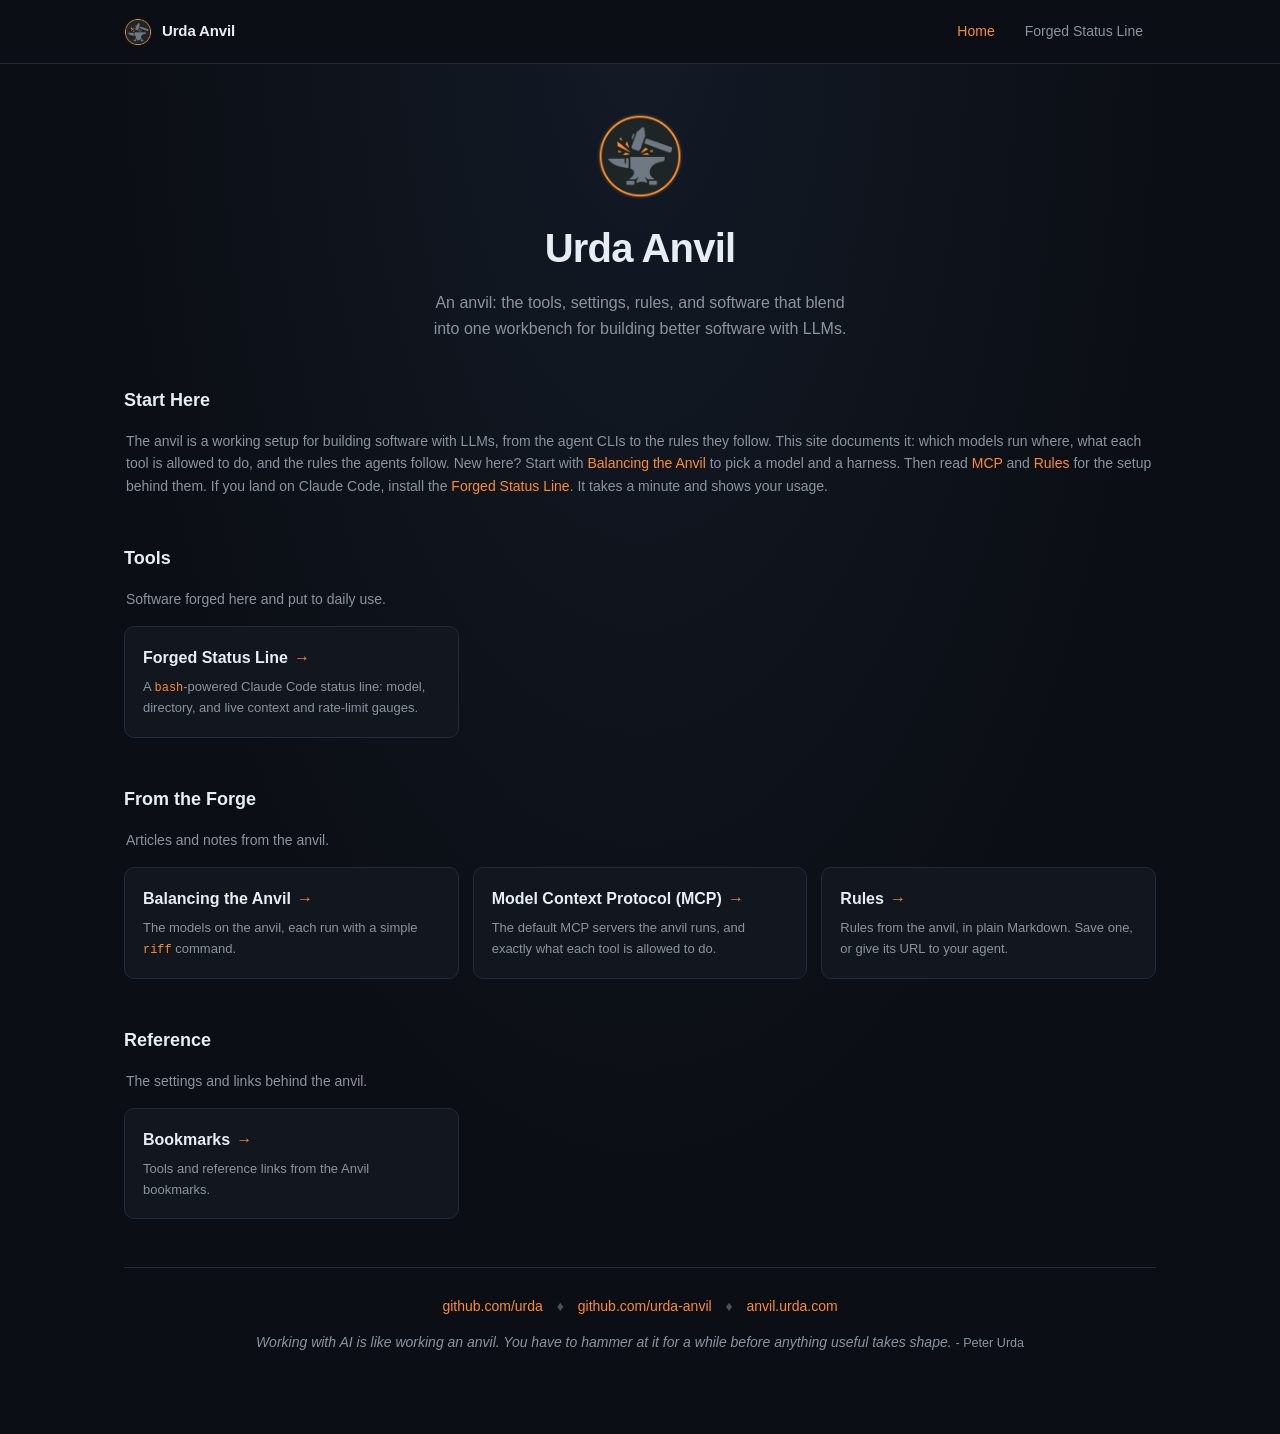
==== site/index.html @ 6da13ca4 "Update Start Here docs to be better" ====
<!DOCTYPE html>
<html lang="en">
<head>
  <meta charset="utf-8">
  <meta name="viewport" content="width=device-width, initial-scale=1">
  <title>Urda Anvil</title>
  <meta name="description" content="An anvil: the tools, settings, rules, and software that blend into one workbench for building better software with LLMs.">
  <meta property="og:site_name" content="Urda Anvil">
  <meta property="og:type" content="website">
  <meta property="og:title" content="Urda Anvil">
  <meta property="og:description" content="An anvil: the tools, settings, rules, and software that blend into one workbench for building better software with LLMs.">
  <meta property="og:url" content="https://anvil.urda.com/">
  <meta property="og:image" content="https://anvil.urda.com/res/img/icon.png">
  <meta name="twitter:card" content="summary">
  <meta name="theme-color" content="#0b0e14">
  <link rel="canonical" href="https://anvil.urda.com/">
  <link rel="icon" href="res/img/favicon.ico">
  <link rel="apple-touch-icon" href="res/img/apple-touch-icon.png">
  <link rel="manifest" href="res/img/site.webmanifest">
  <link rel="stylesheet" href="res/css/anvil-core.css">
  <script src="res/js/anvil-local.js" defer></script>
  <script src="res/js/anvil-anchors.js" defer></script>
  <script src="res/js/anvil-analytics.js" defer></script>
</head>
<body>
  <nav class="topnav" aria-label="Primary">
    <div class="topnav-inner">
      <a class="brand" href="./">
        <img src="res/img/icon-192.png" alt="" width="28" height="28">
        <span>Urda Anvil</span>
      </a>
      <div class="navlinks">
        <a href="./" class="active" aria-current="page">Home</a>
        <a href="forged-statusline/">Forged Status Line</a>
      </div>
    </div>
  </nav>

  <main class="wrap">
    <div class="hero">
      <img class="logo" src="res/img/icon-192.png" alt="" width="88" height="88">
      <h1>Urda Anvil</h1>
      <p class="tagline">An anvil: the tools, settings, rules, and software
        that blend into one workbench for building better software with
        LLMs.</p>
    </div>

    <section class="section">
      <h2 id="start-here">Start Here</h2>
      <p>The anvil is a working setup for building software with LLMs, from the agent CLIs to the rules they follow. This site documents it: which models run where, what each tool is allowed to do, and the rules the agents follow. New here? Start with <a href="forge/balancing-the-anvil/">Balancing the Anvil</a> to pick a model and a harness. Then read <a href="forge/mcp/">MCP</a> and <a href="forge/rules/">Rules</a> for the setup behind them. If you land on Claude Code, install the <a href="forged-statusline/">Forged Status Line</a>. It takes a minute and shows your usage.</p>
    </section>

    <section class="section">
      <h2 id="tools">Tools</h2>
      <p>Software forged here and put to daily use.</p>
      <nav class="cards" aria-label="Tools">
        <a class="nav-card" href="forged-statusline/">
          <p class="card-title">Forged Status Line<span class="arrow" aria-hidden="true">&rarr;</span></p>
          <p class="card-desc">A <code>bash</code>-powered Claude Code status line: model, directory, and live context and rate-limit gauges.</p>
        </a>
      </nav>
    </section>

    <section class="section">
      <h2 id="from-the-forge">From the Forge</h2>
      <p>Articles and notes from the anvil.</p>
      <nav class="cards" aria-label="From the Forge">
        <a class="nav-card" href="forge/balancing-the-anvil/">
          <p class="card-title">Balancing the Anvil<span class="arrow" aria-hidden="true">&rarr;</span></p>
          <p class="card-desc">The models on the anvil, each run with a simple <code>riff</code> command.</p>
        </a>
        <a class="nav-card" href="forge/mcp/">
          <p class="card-title">Model Context Protocol (MCP)<span class="arrow" aria-hidden="true">&rarr;</span></p>
          <p class="card-desc">The default MCP servers the anvil runs, and exactly what each tool is allowed to do.</p>
        </a>
        <a class="nav-card" href="forge/rules/">
          <p class="card-title">Rules<span class="arrow" aria-hidden="true">&rarr;</span></p>
          <p class="card-desc">Rules from the anvil, in plain Markdown. Save one, or give its URL to your agent.</p>
        </a>
      </nav>
    </section>

    <section class="section">
      <h2 id="reference">Reference</h2>
      <p>The settings and links behind the anvil.</p>
      <nav class="cards" aria-label="Reference">
        <a class="nav-card" href="bookmarks/">
          <p class="card-title">Bookmarks<span class="arrow" aria-hidden="true">&rarr;</span></p>
          <p class="card-desc">Tools and reference links from the Anvil bookmarks.</p>
        </a>
      </nav>
    </section>

    <footer class="foot">
      <a href="https://github.com/urda">github.com/urda</a> <span class="sep" aria-hidden="true">&diams;</span>
      <a href="https://github.com/urda-anvil">github.com/urda-anvil</a> <span class="sep" aria-hidden="true">&diams;</span>
      <a href="https://anvil.urda.com/">anvil.urda.com</a>
      <p class="creed">Working with AI is like working an anvil. You have to
        hammer at it for a while before anything useful takes shape.
        <span class="creed-attr">- Peter Urda</span></p>
    </footer>
  </main>
</body>
</html>
---- site/res/css/anvil-core.css ----
/* Anvil core: portable tokens and components.
   Sections: foundations, navigation, hero, terminal, actions, cards, prose,
   tables, tabs, code, disclosures, chips, bookmarks, page rail, and footer.
   Tokens are unlayered. Components use @layer anvil. Page riders are
   unlayered and override normal core declarations. Import vendor CSS into
   @layer vendor. See README.md for assets, markup, and consumer migration. */

/* ---- Design tokens ---- */
/* Left unlayered on purpose: custom properties here beat same-named
   declarations imported into the lower-priority vendor layer. */
:root {
  --bg: #0b0e14;
  --panel: #11161f;
  --panel-bar: #1b2230;
  --screen: #000;          /* terminal display surface (true black) */
  --ink: #e6edf3;
  --muted: #8b949e;
  --ember: #ff8c2f;        /* forge accent */
  --border: #222b38;
  --pagerail-top: 24px;
  --radius: 10px;          /* shared corner radius for panels and controls */

  /* status line palette, terminal-faithful on a dark background */
  --sl-green: #3fb950;
  --sl-yellow: #e3b341;
  --sl-red: #f85149;
  --sl-cyan: #56d4dd;
  --sl-blue: #58a6ff;
  --sl-gray: #6e7681;
  --sl-white: #e6edf3;

  /* Categorical accents for AI and tool vendors. Preserve these identities
     across pages. A colored mark must also have a text label. */
  --rail-anthropic: var(--ember);
  --rail-openai: #3987e5;
  --rail-google: #008300;
  --rail-jetbrains: #d55181;

  --mono: 'SF Mono', 'JetBrains Mono', 'Fira Code', Menlo, Consolas, 'Liberation Mono', monospace;
  --sans: -apple-system, BlinkMacSystemFont, 'Segoe UI', Roboto, Helvetica, Arial, sans-serif;
}

/* declared once, in priority order: a later layer wins over an earlier one
   regardless of specificity, and both lose to unlayered CSS (a page's rider,
   deliberately left unlayered). vendor is empty until something
   imports into it (see README); it exists purely to sit below anvil in
   advance. */
@layer vendor, anvil;

@layer anvil {

  * { box-sizing: border-box; }

  html {
    background-color: var(--bg);   /* solid base so a full-page capture never flashes white */
    -webkit-text-size-adjust: 100%;
    text-size-adjust: 100%;
  }
  body {
    margin: 0;
    min-height: 100vh;
    background: radial-gradient(ellipse at top, #131a26, var(--bg) 60%) no-repeat;
    color: var(--ink);
    font-family: var(--sans);
    line-height: 1.5;
    -webkit-font-smoothing: antialiased;
  }

  /* every page-level heading, in or out of a hero */
  h1 {
    margin: 0 0 12px;
    font-size: clamp(28px, 5vw, 40px);
    letter-spacing: -0.02em;
  }

  .wrap {
    max-width: 1080px;
    margin: 0 auto;
    padding: 48px 24px 80px;
  }

  /* Zero-specificity link defaults cover prose, lists, and tables.
     Component classes retain their own colors and decoration. */
  :where(.wrap a) { color: var(--ember); text-decoration: none; }
  :where(.wrap a:hover) { text-decoration: underline; }

  /* ---- Status palette text colors ---- */
  .sl-green { color: var(--sl-green); }
  .sl-yellow { color: var(--sl-yellow); }
  .sl-red { color: var(--sl-red); }
  .sl-cyan { color: var(--sl-cyan); }
  .sl-blue { color: var(--sl-blue); }
  .sl-gray { color: var(--sl-gray); }
  .sl-white { color: var(--sl-white); }

  /* ---- Vendor accents ---- */
  .g-anthropic { --rail: var(--rail-anthropic); --mk: var(--rail-anthropic); }
  .g-openai { --rail: var(--rail-openai); --mk: var(--rail-openai); }
  .g-google { --rail: var(--rail-google); --mk: var(--rail-google); }
  .g-jetbrains { --rail: var(--rail-jetbrains); --mk: var(--rail-jetbrains); }
  .vendor-label { color: var(--rail, var(--ink)); }

  /* ---- Rule ---- */
  hr {
    border: 0;
    border-top: 1px solid var(--border);
    margin: 0 0 48px;
  }

  /* ---- Top nav ---- */
  .topnav {
    border-bottom: 1px solid var(--border);
    background: var(--bg);
  }
  .topnav-inner {
    max-width: 1080px;
    margin: 0 auto;
    padding: 14px 24px;
    display: flex;
    flex-wrap: wrap;
    align-items: center;
    justify-content: space-between;
    gap: 10px 16px;
  }
  .brand {
    display: inline-flex;
    align-items: center;
    gap: 10px;
    color: var(--ink);
    text-decoration: none;
    font-weight: 600;
    font-size: 15px;
    letter-spacing: -0.01em;
  }
  .navlinks { display: flex; align-items: center; flex-wrap: wrap; gap: 4px; }
  .navlinks a {
    color: var(--muted);
    text-decoration: none;
    font-size: 14px;
    padding: 7px 13px;
    border-radius: 8px;
    white-space: nowrap;   /* a multi-word label breaks between links, never mid-text */
    transition: color .15s ease, background-color .15s ease;
  }
  .navlinks a:hover { color: var(--ink); background: var(--panel); }
  .navlinks a.active { color: var(--ember); }
  .navlinks a.active:hover { background: transparent; }

  /* narrow phones: compact the row so a longer nav (e.g. four links) still
     fits without crowding the brand */
  @media (max-width: 480px) {
    .topnav-inner { padding: 12px 16px; }
    .navlinks { gap: 2px; }
    .navlinks a { font-size: 13px; padding: 6px 9px; }
  }

  /* ---- Hero ---- */
  .hero { text-align: center; margin-bottom: 44px; }
  .tagline {
    margin: 0 auto;
    max-width: 580px;
    color: var(--muted);
    line-height: 1.65;
    font-size: 16px;
    text-wrap: balance;
  }
  .tagline a { color: var(--ember); text-decoration: none; }
  .tagline a:hover { text-decoration: underline; }
  .tagline code,
  .lede code {
    font-family: var(--mono);
    color: var(--ember);
    background: color-mix(in srgb, var(--ember) 9%, transparent);
    padding: .05em .35em;
    border-radius: 5px;
    font-size: .9em;
  }

  /* Flex alignment centers a heading's spark on its line box. */
  .spark { height: 1.45em; width: auto; flex-shrink: 0; }
  h1:has(> .spark) { display: flex; align-items: center; }

  /* hero logo */
  .logo {
    display: block;
    margin: 0 auto 18px;
    border-radius: 18px;
  }

  /* ---- Terminal window ---- */
  .demo { margin: 0 0 48px; }
  .terminal {
    background: var(--panel);
    border: 1px solid var(--border);
    border-radius: var(--radius);
    overflow: hidden;
    box-shadow: 0 24px 70px rgba(0, 0, 0, .55);
  }
  .titlebar {
    display: flex;
    align-items: center;
    gap: 8px;
    padding: 11px 14px;
    background: var(--panel-bar);
    border-bottom: 1px solid var(--border);
  }
  .dot { width: 12px; height: 12px; border-radius: 50%; }
  .dot.red { background: #ff5f57; }
  .dot.amber { background: #febc2e; }
  .dot.green { background: #28c840; }
  .titlebar .title {
    margin-left: 6px;
    color: var(--muted);
    font-family: var(--mono);
    font-size: 12px;
  }
  .screen {
    background: var(--screen);
    padding: 24px 20px;
    overflow-x: auto;
    container-type: inline-size;   /* content sizes to this container, not the viewport */
  }

  /* ---- Page furniture: heading row with an optional action ---- */
  .page-head {
    display: flex;
    flex-wrap: wrap;
    align-items: center;
    justify-content: space-between;
    gap: 16px;
    margin-bottom: 8px;
  }
  .page-head h1 { margin: 0; }

  /* ---- Buttons ---- */
  .btn {
    display: inline-flex;
    align-items: center;
    padding: 11px 24px;
    border: 1px solid var(--ember);
    border-radius: var(--radius);
    background: transparent;
    color: var(--ember);
    font-size: 14px;
    font-weight: 600;
    text-decoration: none;
    transition: background-color .15s ease, color .15s ease;
  }
  .btn:hover { background: var(--ember); color: var(--bg); }
  .btn:focus-visible { outline: 2px solid var(--ember); outline-offset: 3px; }
  .btn-primary { background: var(--ember); color: var(--bg); }
  .btn-primary:hover { filter: brightness(1.08); }

  /* ---- Callout ---- */
  .hint {
    margin: 28px 0 36px;
    padding: 12px 16px;
    background: var(--panel);
    border: 1px solid var(--border);
    border-left: 3px solid var(--ember);
    border-radius: var(--radius);
    color: var(--muted);
    font-size: 13px;
    line-height: 1.6;
  }
  .hint code {
    font-family: var(--mono);
    background: color-mix(in srgb, var(--ember) 12%, transparent);
    color: var(--ember);
    padding: 1px 6px;
    border-radius: 5px;
    font-size: 12px;
  }

  .hint .legend { display: inline-flex; gap: 6px; margin: 0 4px; vertical-align: middle; }

  /* ---- Nav cards ---- */
  .cards {
    display: grid;
    grid-template-columns: repeat(auto-fill, minmax(min(260px, 100%), 1fr));
    gap: 14px;
  }
  .nav-card {
    display: block;
    padding: 18px;
    background: var(--panel);
    border: 1px solid var(--border);
    border-radius: var(--radius);
    text-decoration: none;
    color: var(--ink);
    transition: border-color .15s ease, background-color .15s ease;
  }
  .nav-card:hover { border-color: var(--ember); background: var(--panel-bar); }
  .nav-card:focus-visible { outline: 2px solid var(--ember); outline-offset: 3px; }
  .card-title { margin: 0 0 6px; color: var(--ink); font-size: 16px; font-weight: 600; }
  .card-title .arrow { margin-left: 6px; color: var(--ember); }
  .card-desc { margin: 0; color: var(--muted); font-size: 13px; }

  .card-meta {
    margin: 10px 0 0;
    color: var(--muted);
    font-family: var(--mono);
    font-size: 12px;
  }

  /* ---- Metadata row ---- */
  .meta-row {
    display: flex;
    flex-wrap: wrap;
    align-items: baseline;
    gap: 8px 16px;
    margin: 0 2px 6px;
    font-size: 13px;
    color: var(--muted);
  }
  .meta-row code {
    font-family: var(--mono);
    color: var(--ember);
    background: color-mix(in srgb, var(--ember) 12%, transparent);
    padding: 1px 7px;
    border-radius: 5px;
    font-size: 12px;
    overflow-wrap: anywhere;
  }
  .meta-row a { color: var(--ember); text-decoration: none; }
  .meta-row a:hover { text-decoration: underline; }

  /* ---- Generic content section ---- */
  .section { margin: 0 0 48px; }
  :where(.section h2) { font-size: 18px; margin: 0 0 14px; }
  /* Prose defaults must not override component classes such as .card-desc,
     .lede, .code-label, or .creed inside a section. */
  :where(.section p) { color: var(--muted); margin: 16px 2px; font-size: 14px; line-height: 1.6; }
  .section p code { font-family: var(--mono); color: var(--ember); font-size: .92em; }

  :where(.section h3) { margin: 26px 0 4px; font-size: 14px; color: var(--ink); }

  /* ---- Key/value reference table ---- */
  .kv {
    width: 100%;
    border-collapse: collapse;
    border: 1px solid var(--border);
    border-radius: var(--radius);
    overflow: hidden;
    margin: 16px 0;
    font-size: 14px;
    line-height: 1.6;
  }
  .kv th, .kv td {
    text-align: left;
    vertical-align: top;
    padding: 10px 14px;
    border-bottom: 1px solid var(--border);
  }
  .kv thead th {
    background: var(--panel-bar);
    color: var(--ink);
    font-weight: 600;
    font-size: .92em;
  }
  .kv tbody tr { background: var(--panel); }
  .kv tbody tr:last-child td { border-bottom: 0; }
  .kv td { color: var(--muted); }
  .kv code {
    font-family: var(--mono);
    color: var(--ember);
    font-size: .92em;
    white-space: nowrap;
  }
  .kv td:last-child code { white-space: normal; }
  @media (max-width: 620px) {
    .kv code { white-space: normal; overflow-wrap: anywhere; }
  }

  .kv td .chip + .chip { margin-left: 6px; }

  /* fixed-width glyph cell for an emoji/icon column in a .kv table */
  .glyph {
    display: inline-block;
    min-width: 1.6em;
    text-align: center;
    font-size: 1.15em;
    line-height: 1;
  }

  /* ---- Tabbed panel: pure-CSS tabs ---- */
  /* hidden radios + label tabs + :checked panels, native arrow-key nav, zero JS.
     Each tab is a radio + its label + its panel in source order, so
     adjacent-sibling selectors pair them with no per-index rules and no cap on
     the tab count. Flex order floats the labels into a row and the open panel
     onto its own line below. */
  .tabgroup {
    position: relative;
    display: flex;
    flex-wrap: wrap;
    gap: 6px;
    border: 0;
    margin: 0;
    padding: 0;
    min-width: 0;
  }
  /* the radios drive the tabs: hidden but kept in the tab order so native arrow
     keys still cycle the group; clicks land on the labels */
  .tabradio {
    position: absolute;
    width: 1px;
    height: 1px;
    opacity: 0;
    pointer-events: none;
  }
  .tab {
    order: 0;
    font-family: var(--sans);
    font-size: 13px;
    color: var(--muted);
    background: var(--panel-bar);
    border: 1px solid var(--border);
    border-radius: 8px;
    padding: 5px 12px;
    cursor: pointer;
    transition: color .15s ease, background-color .15s ease, border-color .15s ease;
  }
  .tab:hover { color: var(--ink); }
  /* A panel must shrink below its content's intrinsic width. Wide tables
     and code blocks then scroll inside the panel instead of widening the page. */
  .tabpanel {
    order: 1;            /* all panels sort below the row of labels */
    flex-basis: 100%;    /* each on its own line */
    min-width: 0;
    display: none;
    margin-top: 8px;
  }

  /* The checked radio marks its label active and reveals its panel (the panel is
     the label's next sibling); a focused radio rings its label. Pairing is by
     adjacency, so there are no per-index rules and no cap on the number of tabs. */
  .tabradio:checked + .tab {
    color: var(--bg);
    background: var(--ember);
    border-color: var(--ember);
  }
  .tabradio:checked + .tab + .tabpanel { display: block; }
  .tabradio:focus-visible + .tab { outline: 2px solid var(--ember); outline-offset: 2px; }

  /* visually hidden but accessible: e.g. a <fieldset>/<legend> label for a
     .tabgroup that doesn't need a visible heading */
  .visually-hidden {
    position: absolute;
    width: 1px;
    height: 1px;
    margin: -1px;
    padding: 0;
    overflow: hidden;
    clip: rect(0 0 0 0);
    white-space: nowrap;
    border: 0;
  }

  /* ---- Fenced code block ---- */
  .code-label { margin: 22px 0 8px; font-family: var(--mono); font-size: 13px; color: var(--muted); }
  .codeblock {
    margin: 16px 0;
    padding: 16px 18px;
    background: var(--panel);
    border: 1px solid var(--border);
    border-radius: var(--radius);
    overflow-x: auto;
    font-family: var(--mono);
    font-size: 13px;
    line-height: 1.6;
    color: var(--ink);
  }
  .codeblock code {
    font-family: inherit;
    color: inherit;
    background: none;
    padding: 0;
    white-space: pre;
  }

  .codeblock.accent code { color: var(--ember); }

  /* Prism keeps the toolbar outside the scrolling pre element. */
  .code-toolbar:has(> .codeblock) { position: relative; min-width: 0; margin: 16px 0; }
  .code-toolbar > .codeblock { margin: 0; }
  .code-toolbar > .codeblock + .toolbar {
    position: absolute;
    z-index: 1;
    top: 10px;
    right: 12px;
    display: flex;
    align-items: center;
    gap: 10px;
    border-radius: 6px;
    background: var(--panel);
  }
  .code-toolbar > .codeblock + .toolbar .toolbar-item { display: flex; align-items: center; }
  .code-toolbar > .codeblock + .toolbar .toolbar-item > span {
    color: var(--muted);
    font-family: var(--mono);
    font-size: 12px;
    line-height: 1.25;
  }
  .code-toolbar > .codeblock + .toolbar .copy-to-clipboard-button {
    padding: 5px 10px;
    border: 1px solid var(--border);
    border-radius: 6px;
    background: var(--panel-bar);
    color: var(--muted);
    font-family: var(--sans);
    font-size: 12px;
    line-height: 1.25;
    cursor: pointer;
  }
  .code-toolbar > .codeblock + .toolbar .copy-to-clipboard-button:hover { color: var(--ink); }
  .code-toolbar > .codeblock + .toolbar .copy-to-clipboard-button:focus-visible { outline: 2px solid var(--ember); outline-offset: 2px; }
  .code-toolbar > .codeblock + .toolbar .copy-to-clipboard-button[data-copy-state="copy-success"] { color: var(--sl-green); }
  .code-toolbar > .codeblock + .toolbar .copy-to-clipboard-button[data-copy-state="copy-error"] { color: var(--sl-yellow); }
  @media (pointer: coarse) {
    .code-toolbar > .codeblock + .toolbar .copy-to-clipboard-button { min-height: 44px; }
  }

  /* Short blocks keep their copy controls beside the text. */
  .code-toolbar:has(> .codeblock.compact) {
    display: flex;
    align-items: center;
    gap: 12px;
    padding: 10px 12px 10px 18px;
    border: 1px solid var(--border);
    border-radius: var(--radius);
    background: var(--panel);
  }
  .code-toolbar > .codeblock.compact {
    flex: 1;
    min-width: 0;
    padding: 0;
    border: 0;
    border-radius: 0;
    background: none;
  }
  .code-toolbar > .codeblock.compact + .toolbar { position: static; flex-shrink: 0; }

  /* Prism token theme, scoped to .codeblock. Keyed to Prism's token classes
     rather than any one language, so every grammar anvil-core vendors (see
     res/js/prism.js) is already styled with no changes here. */
  .codeblock .token.property,
  .codeblock .token.tag,
  .codeblock .token.attr-name,
  .codeblock .token.selector { color: var(--sl-blue); }
  .codeblock .token.string,
  .codeblock .token.attr-value,
  .codeblock .token.char,
  .codeblock .token.inserted { color: var(--sl-green); }
  .codeblock .token.number,
  .codeblock .token.constant { color: var(--sl-yellow); }
  .codeblock .token.boolean,
  .codeblock .token.keyword { color: var(--ember); }
  .codeblock .token.function,
  .codeblock .token.class-name { color: var(--sl-cyan); }
  .codeblock .token.comment,
  .codeblock .token.prolog,
  .codeblock .token.doctype { color: var(--muted); font-style: italic; }
  .codeblock .token.punctuation,
  .codeblock .token.operator { color: var(--ink); }

  /* ---- Disclosure panel ---- */
  .disclosure {
    margin: 16px 0 0;
    border: 1px solid var(--border);
    border-radius: var(--radius);
    background: var(--panel);
  }
  .disclosure > summary {
    cursor: pointer;
    padding: 10px 14px;
    font-family: var(--mono);
    font-size: 13px;
    color: var(--ink);
  }
  .disclosure > summary:hover { color: var(--ember); }
  .disclosure > summary:focus-visible { outline: 2px solid var(--ember); outline-offset: 2px; }
  .disclosure[open] > summary { border-bottom: 1px solid var(--border); }
  .disclosure .code-toolbar { margin: 0; }
  /* Nested code uses the disclosure frame instead of a second border. */
  .disclosure .codeblock {
    margin: 0;
    border: 0;
    border-radius: 0 0 var(--radius) var(--radius);
    background: none;
  }
  .disclosure .codeblock code { white-space: pre-wrap; color: var(--muted); }
  .disclosure .codeblock .md-heading { color: var(--ember); font-weight: 600; }

  /* ---- Chip ---- */
  h2 .chip { margin-left: 10px; vertical-align: middle; }
  /* Accent comes in as --chip (set by a variant class, or inline by a
     renderer); falls back to muted. color-mix derives the soft fill and the
     faint ring from that single accent. */
  .chip {
    display: inline-block;
    font-size: 11px;
    font-weight: 500;
    padding: 2px 9px;
    border-radius: 999px;
    white-space: nowrap;
    color: var(--chip, var(--muted));
    background: color-mix(in srgb, var(--chip, var(--muted)) 14%, transparent);
    border: 1px solid color-mix(in srgb, var(--chip, var(--muted)) 30%, transparent);
  }

  .chip.caps { font-weight: 600; letter-spacing: .02em; text-transform: uppercase; }

  /* ---- Bookmark directory ---- */
  /* Each group is a section with a colored left rail (--rail, set inline per
     group by the renderer) and dense rows: name, dotted leader, short URL. */
  .bookmark-groups { display: flex; flex-direction: column; gap: 24px; }

  /* A divider groups related bookmark sections. --rail supplies its accent. */
  .bm-vendor {
    margin: 0;
    padding-bottom: 8px;
    border-bottom: 2px solid var(--rail, var(--ember));
    font-family: var(--mono);
    font-size: 22px;
    font-weight: 800;
    letter-spacing: .04em;
    text-transform: uppercase;
    color: var(--rail, var(--ember));
  }

  .bm-group {
    border-left: 3px solid var(--rail, var(--ember));
    padding-left: 16px;
  }
  .bm-group-title {
    margin: 0 0 6px;
    font-family: var(--mono);
    font-size: 12px;
    font-weight: 600;
    letter-spacing: .14em;
    text-transform: uppercase;
    color: var(--rail, var(--ember));
  }

  .bm-list { list-style: none; margin: 0; padding: 0; }
  /* The whole row is the anchor; the name and URL inside it light up together. */
  .bm-row {
    display: flex;
    align-items: baseline;
    gap: 10px;
    padding: 5px 0;
    color: inherit;
    text-decoration: none;
  }
  .bm-row:focus-visible { outline: 2px solid var(--rail, var(--ember)); outline-offset: 2px; }
  .bm-name {
    flex: 0 0 auto;
    white-space: nowrap;
    color: var(--ink);
    font-weight: 500;
    font-size: 14px;
  }
  .bm-row:hover .bm-name,
  .bm-row:focus-visible .bm-name { color: var(--rail, var(--ember)); }
  .bm-row:hover .bm-url,
  .bm-row:focus-visible .bm-url { color: var(--ink); }

  /* empty spacer; the dotted line lifted off the baseline to sit mid-text */
  .bm-leader {
    flex: 1 1 auto;
    min-width: 16px;
    border-bottom: 1px dotted var(--border);
    position: relative;
    top: -0.3em;
  }

  .bm-url {
    flex: 0 1 auto;
    min-width: 0;
    overflow: hidden;
    white-space: nowrap;
    text-overflow: ellipsis;
    color: var(--muted);
    font-family: var(--mono);
    font-size: 12px;
  }

  /* Narrow screens: drop the leader, stack the URL under the name so the long
     docs URLs wrap instead of overflowing. */
  @media (max-width: 560px) {
    .bm-row { flex-wrap: wrap; gap: 1px 0; }
    .bm-name { flex: 1 1 100%; white-space: normal; }
    .bm-leader { display: none; }
    .bm-url { flex: 1 1 100%; white-space: normal; word-break: break-all; }
  }

  /* ---- Document header and dividers ---- */
  /* Intro paragraph under a left-aligned h1, e.g. a document's opening line.
     Same code treatment as .tagline but without its centering, for a page
     that isn't a hero. */
  .lede { margin: 0 0 28px; color: var(--muted); font-size: 15px; line-height: 1.65; }

  /* mono/uppercase heading with a rule above it, for breaking a long document
     into major parts */
  .divider-heading {
    font-family: var(--mono);
    font-size: 1rem;
    letter-spacing: .1em;
    text-transform: uppercase;
    color: var(--ink);
    font-weight: 700;
    margin: 44px 0 16px;
    padding-top: 26px;
    border-top: 1px solid var(--border);
  }

  /* "#" permalink anvil-anchors.js appends to any h2/h3 that already has an
     id, so a reader can grab a direct link to that section. Hidden until the
     heading is hovered or the link itself gets keyboard focus. */
  .heading-anchor {
    margin-left: .45em;
    color: var(--muted);
    text-decoration: none;
    font-weight: 400;
    opacity: 0;
    transition: opacity .12s ease;
  }
  h2:hover > .heading-anchor,
  h3:hover > .heading-anchor,
  .heading-anchor:focus-visible {
    opacity: 1;
  }
  .heading-anchor:hover {
    color: var(--ember);
  }

  /* smaller mono subheading with an optional inline note */
  .subhead { font-family: var(--mono); font-size: .8rem; font-weight: 600; color: var(--ink); margin: 28px 0 9px; }
  .subhead .note { font-family: var(--sans); font-size: .72rem; font-weight: 400; color: var(--muted); }

  /* bulleted list with an optional bold lead-in, for a takeaways box or a
     plain-prose bill-of-rights list */
  .ulist { max-width: 44rem; margin: 4px 0; padding-left: 1.1rem; display: grid; gap: 6px; font-size: 13.5px; color: var(--muted); }
  .ulist li { padding-left: 2px; }
  .ulist b { color: var(--ink); font-weight: 600; }

  /* small muted footnote under a table or code block, e.g. an asterisked caveat */
  .flow-aside.wide { max-width: none; }
  .flow-aside { max-width: 40rem; margin: 2px 0 0; font-size: 12.8px; line-height: 1.35; color: var(--muted); }

  /* ---- Page rail ----
     The sticky column needs align-items: start so it can move inside the grid.
     Below 1024px, the outline stacks above the content. anvil-pagerail.js can
     build entries from headings and track the section in view. */
  .withpagerail {
    display: grid;
    grid-template-columns: 178px minmax(0, 1fr);
    gap: 32px;
    align-items: start;
  }
  .pagerail { position: sticky; top: var(--pagerail-top); }
  .pagerail-title {
    margin: 0 0 10px;
    font-family: var(--mono);
    font-size: 11px;
    letter-spacing: .14em;
    text-transform: uppercase;
    color: var(--muted);
  }
  .pagerail ul { list-style: none; margin: 0; padding: 0; }
  .pagerail a {
    display: block;
    font-family: var(--mono);
    font-size: 12px;
    color: var(--muted);
    text-decoration: none;
    padding: 4px 0 4px 12px;
    border-left: 2px solid var(--border);
    overflow-wrap: anywhere;
  }
  .pagerail a.sub { padding-left: 24px; font-size: 11.5px; }
  /* .dotted adds a mark. --rail sets its color; --rail-mark can supply a
     character. The absolute mark keeps wrapped labels aligned with their text. */
  .pagerail a.dotted { position: relative; padding-left: 24px; }
  .pagerail a.dotted::before {
    content: var(--rail-mark, "");
    position: absolute;
    left: 11px;
    top: 8px;
    width: 6px;
    height: 6px;
    border-radius: 50%;
    background: var(--rail, var(--ember));
    color: var(--rail, var(--ember));
    font-size: 9px;
    line-height: 6px;
    text-align: center;
  }
  /* a character mark draws itself, so the circle behind it goes away */
  .pagerail a.dotted[style*="--rail-mark"]::before { background: none; }
  /* Only an authored return-to-top entry receives the separator. */
  .pagerail li:has(> .totop) { margin-bottom: 7px; padding-bottom: 7px; border-bottom: 1px solid var(--border); }
  /* li.ruled opens a new run of entries with the same divider, e.g. a page's
     own configuration section after a list of catalog entries */
  .pagerail li.ruled { margin-top: 7px; padding-top: 7px; border-top: 1px solid var(--border); }
  .pagerail a:hover { color: var(--ink); }
  .pagerail a.on { color: var(--ember); border-left-color: var(--ember); }
  .pagerail a:focus-visible { outline: 2px solid var(--ember); outline-offset: 2px; }

  @media (max-width: 1024px) {
    .withpagerail { grid-template-columns: 1fr; gap: 0; }
    .pagerail { position: static; margin-bottom: 36px; }
  }

  /* a clicked rail link should land its heading on the rail's own top line */
  .withpagerail h2[id], .withpagerail h3[id] { scroll-margin-top: var(--pagerail-top); }

  @media (prefers-reduced-motion: no-preference) {
    html:has(.pagerail) { scroll-behavior: smooth; }
  }

  /* ---- Horizontal overflow ---- */
  .table-scroll { overflow-x: auto; }
  .table-scroll:focus-visible,
  .datatable-wrap:focus-visible { outline: 2px solid var(--ember); outline-offset: 2px; }

  /* ---- Data table ---- */
  /* Dense reference grid: a bordered/scrollable panel wrapping a table with a
     sticky-ready header, optional group-divider rows, and a colored rail on
     each row label (e.g. a vendor or category key). Two modifiers cover the
     common shapes: .grid for a centered availability matrix, .numeric for a
     right-aligned figures table. */
  .datatable-wrap {
    overflow-x: auto;
    border: 1px solid var(--border);
    border-radius: var(--radius);
    background: var(--panel);
  }
  /* fixed layout so every table's leftover width is handed out deliberately
     (an explicit column width, or an even split) rather than to whichever
     column's content happens to be longest - see the .rowlabel-col and
     .numeric rules below for how each shape divides it */
  .datatable { border-collapse: collapse; width: 100%; table-layout: fixed; font-size: 14px; }
  .datatable thead th {
    background: var(--panel-bar);
    font-family: var(--mono);
    font-size: .78em;
    font-weight: 600;
    text-align: left;
    padding: 10px 14px;
    border-bottom: 1px solid var(--border);
    color: var(--ink);
    white-space: nowrap;
  }
  .datatable tbody td,
  .datatable tbody th {
    padding: 9px 14px;
    border-bottom: 1px solid var(--border);
    vertical-align: middle;
  }
  .datatable tbody th { text-align: left; font-family: var(--mono); font-weight: 400; color: var(--ink); white-space: nowrap; }
  .datatable tbody td { color: var(--muted); }
  .datatable tbody:last-of-type tr:last-child td,
  .datatable tbody:last-of-type tr:last-child th { border-bottom: 0; }
  .datatable tbody tr:not(.group):hover td { background: color-mix(in srgb, var(--ember) 9%, transparent); }
  /* the row label stays opaque even on hover: it's a sticky-positioned cell
     (see below) sitting over data columns that scroll underneath it, so a
     transparent hover mix would let those columns show through */
  .datatable tbody tr:not(.group):hover th { background: color-mix(in srgb, var(--ember) 9%, var(--panel)); }

  /* A merged row label stays highlighted across its group of rows. */
  .datatable tbody:has(tr:not(.group):hover) th[rowspan] { background: color-mix(in srgb, var(--ember) 9%, var(--panel)); }

  /* Sticky row headers need opaque surfaces over the scrolling data cells.
     Layer order: body labels (1), grid headers (2), top-left corner (3). */
  .datatable tbody tr:not(.group) th { position: sticky; left: 0; z-index: 1; background: var(--panel); }

  /* .rowlabel adds space for a color rail to the sticky row header. */
  .datatable th.rowlabel { padding-left: 26px; }
  .datatable th.rowlabel.vendor-label { color: var(--rail, var(--ink)); }
  .datatable th.rowlabel a { color: inherit; font-weight: inherit; text-decoration: none; }
  .datatable th.rowlabel a:hover,
  .datatable th.rowlabel a:focus-visible { text-decoration: underline; }
  /* --mk colors both edges of the row label. An inline background on .rail
     remains supported for consumers with existing markup. */
  .datatable th.rowlabel .rail { background: var(--mk, transparent); position: absolute; inset: 0; pointer-events: none;
    -webkit-mask: linear-gradient(to right, #000 0 3px, transparent 3px calc(100% - 3px), #000 calc(100% - 3px));
    mask: linear-gradient(to right, #000 0 3px, transparent 3px calc(100% - 3px), #000 calc(100% - 3px)); }
  /* far-right mirror of the rail: a 3px bar in the row's mark colour (--mk) on the
     last cell, so a row that sets --mk is bracketed on BOTH outer edges of the
     table. Rows without --mk (group dividers, totals) show nothing. */
  .datatable tbody td:last-child { position: relative; }
  .datatable tbody td:last-child::after { content: ''; position: absolute; top: 0; right: 0; bottom: 0; width: 3px; background: var(--mk); pointer-events: none; }
  /* The corner stays above both sticky headers and row labels. */
  .datatable thead th.rowlabel-col { position: sticky; left: 0; z-index: 3; width: 190px; text-align: left; padding-left: 26px; }

  /* Optional fixed-layout column widths. Apply to the relevant header cell. */
  .datatable thead th.labelcol { width: 130px; text-align: left; }
  .datatable thead th.widecol { width: 230px; }

  /* group-divider row inside the body, e.g. one per vendor */
  .datatable tr.group th { padding: 16px 14px 6px; border-bottom: 1px solid var(--border); }
  /* Group headings span columns. Pin the label itself inside the scroller. */
  .datatable tr.group .glabel {
    display: flex;
    align-items: baseline;
    gap: 10px;
    font-family: var(--mono);
    font-size: .72em;
    letter-spacing: .12em;
    text-transform: uppercase;
    color: var(--mk, var(--muted));
    position: sticky;
    left: 14px;
    width: max-content;
  }
  .datatable tr.group .gdot { background: var(--mk, var(--muted)); width: 8px; height: 8px; border-radius: 2px; display: inline-block; }

  /* .grid: sticky, centered header for a wide availability matrix. The data
     columns (however many there are) split whatever's left over evenly. */
  .datatable.grid { min-width: 600px; }
  .datatable.grid thead th { position: sticky; top: 0; z-index: 2; text-align: center; }
  /* The corner selector must outrank the generic grid header. */
  .datatable.grid thead th.rowlabel-col { z-index: 3; text-align: left; }
  .datatable.grid td.c { text-align: center; vertical-align: middle; }

  /* .numeric: right-aligned tabular figures, e.g. a cost breakdown. Apply
     .labelcol / .widecol (above) to whichever columns need them. */
  .datatable.numeric { font-variant-numeric: tabular-nums; min-width: 480px; }
  .datatable.numeric thead th { text-align: right; }
  .datatable.numeric tbody td { text-align: right; font-family: var(--mono); font-size: .92em; }

  /* summary row, e.g. a total under a numeric table */
  .datatable tbody tr.total td,
  .datatable tbody tr.total th { font-weight: 700; color: var(--ink); border-top: 2px solid var(--border); }
  /* the total row's th isn't a .rowlabel (no rail), but it's still a
     non-.group body row header, so the generic pin above already covers it */

  /* ---- Change mark ---- */
  .movemark { font-weight: 700; font-size: 1.3em; line-height: 1; vertical-align: middle; }
  .movemark.up { color: var(--sl-green); }
  .movemark.down { color: var(--sl-red); }
  .movemark.eq { color: var(--muted); }

  /* ---- Status mark ---- */
  /* A small primary (filled) / secondary (ring) / upcoming (star) indicator
     for a table cell, colored via --mk on an ancestor; optionally paired with
     a caption line beneath it via .markstack. */
  .markstack { display: inline-flex; flex-direction: column; align-items: center; gap: 4px; }
  .datamark { display: inline-block; width: 13px; height: 13px; border-radius: 50%; vertical-align: middle; background: var(--mk, var(--ink)); }
  .datamark.outline { background: transparent; border: 2px solid var(--mk, var(--ink)); }
  .datamark.soon { width: auto; height: auto; border-radius: 0; background: none; color: var(--mk, var(--ink)); font-size: 16px; line-height: 1; }
  .datamark.soon::before { content: "\2726"; }
  .marklabel { display: block; min-height: .72em; font-family: var(--mono); font-size: .62em; color: var(--muted); line-height: 1; white-space: nowrap; }
  .c.primary .marklabel,
  .c.secondary .marklabel { color: var(--ink); }
  td.c.unavailable::before {
    content: "";
    display: inline-block;
    width: 11px;
    height: 2px;
    background: var(--muted);
    opacity: .4;
    border-radius: 2px;
    vertical-align: middle;
  }

  /* ---- Data legend ---- */
  /* Compact key of pill swatches explaining a set of status marks. Named apart
     from .hint .legend, which is an unrelated inline pair of sample pills. */
  .datalegend { display: flex; flex-wrap: wrap; gap: 8px; align-items: center; margin: 0 0 20px; font-size: .82em; }
  .datalegend .item {
    display: flex;
    align-items: center;
    gap: 9px;
    padding: 7px 13px 7px 10px;
    background: var(--panel);
    border: 1px solid var(--border);
    border-radius: 999px;
  }
  .datalegend .lbl { color: var(--muted); }
  .datalegend .lbl b { color: var(--ink); font-weight: 600; }
  .legend-swatch { flex: none; width: 15px; height: 15px; border-radius: 50%; position: relative; background: transparent; }
  .legend-swatch.primary { background: var(--ink); }
  .legend-swatch.secondary { background: transparent; border: 2px solid var(--ink); }
  .legend-swatch.soon { width: auto; height: auto; border-radius: 0; color: var(--ink); font-size: 16px; line-height: 1; }
  .legend-swatch.soon::before { content: "\2726"; }
  .legend-swatch.unavailable::after {
    content: "";
    position: absolute;
    inset: 6px 1px;
    height: 2px;
    background: var(--muted);
    opacity: .4;
    border-radius: 2px;
  }

  /* ---- Colophon ---- */
  /* an optional project credits line (repo, license, version) that sits ABOVE
     the footer, not inside it, so the .foot markup stays identical on every
     anvil site. It carries the divider and the top gap that .foot normally
     owns, so the two read as one band. Project sites only. */
  .colophon {
    margin: 48px 0 0;
    padding-top: 28px;
    border-top: 1px solid var(--border);
    text-align: center;
    color: var(--muted);
    font-size: 14px;
  }
  .colophon a { color: var(--ember); text-decoration: none; }
  .colophon a:hover { text-decoration: underline; }
  .colophon .sep { margin: 0 10px; opacity: .5; }
  .colophon + .foot { margin-top: 14px; padding-top: 0; border-top: 0; }

  /* ---- Footer ---- */
  .foot {
    margin-top: 48px;
    text-align: center;
    color: var(--muted);
    font-size: 14px;
    border-top: 1px solid var(--border);
    padding-top: 28px;
  }
  .foot a { color: var(--ember); text-decoration: none; }
  .foot a:hover { text-decoration: underline; }
  .foot .sep { margin: 0 10px; opacity: .5; }

  /* the Anvil creed, appended under the shared .foot */
  .creed { margin: 14px 0 0; font-style: italic; line-height: 1.6; }
  .creed-attr { font-style: normal; font-size: .9em; }

} /* end @layer anvil */
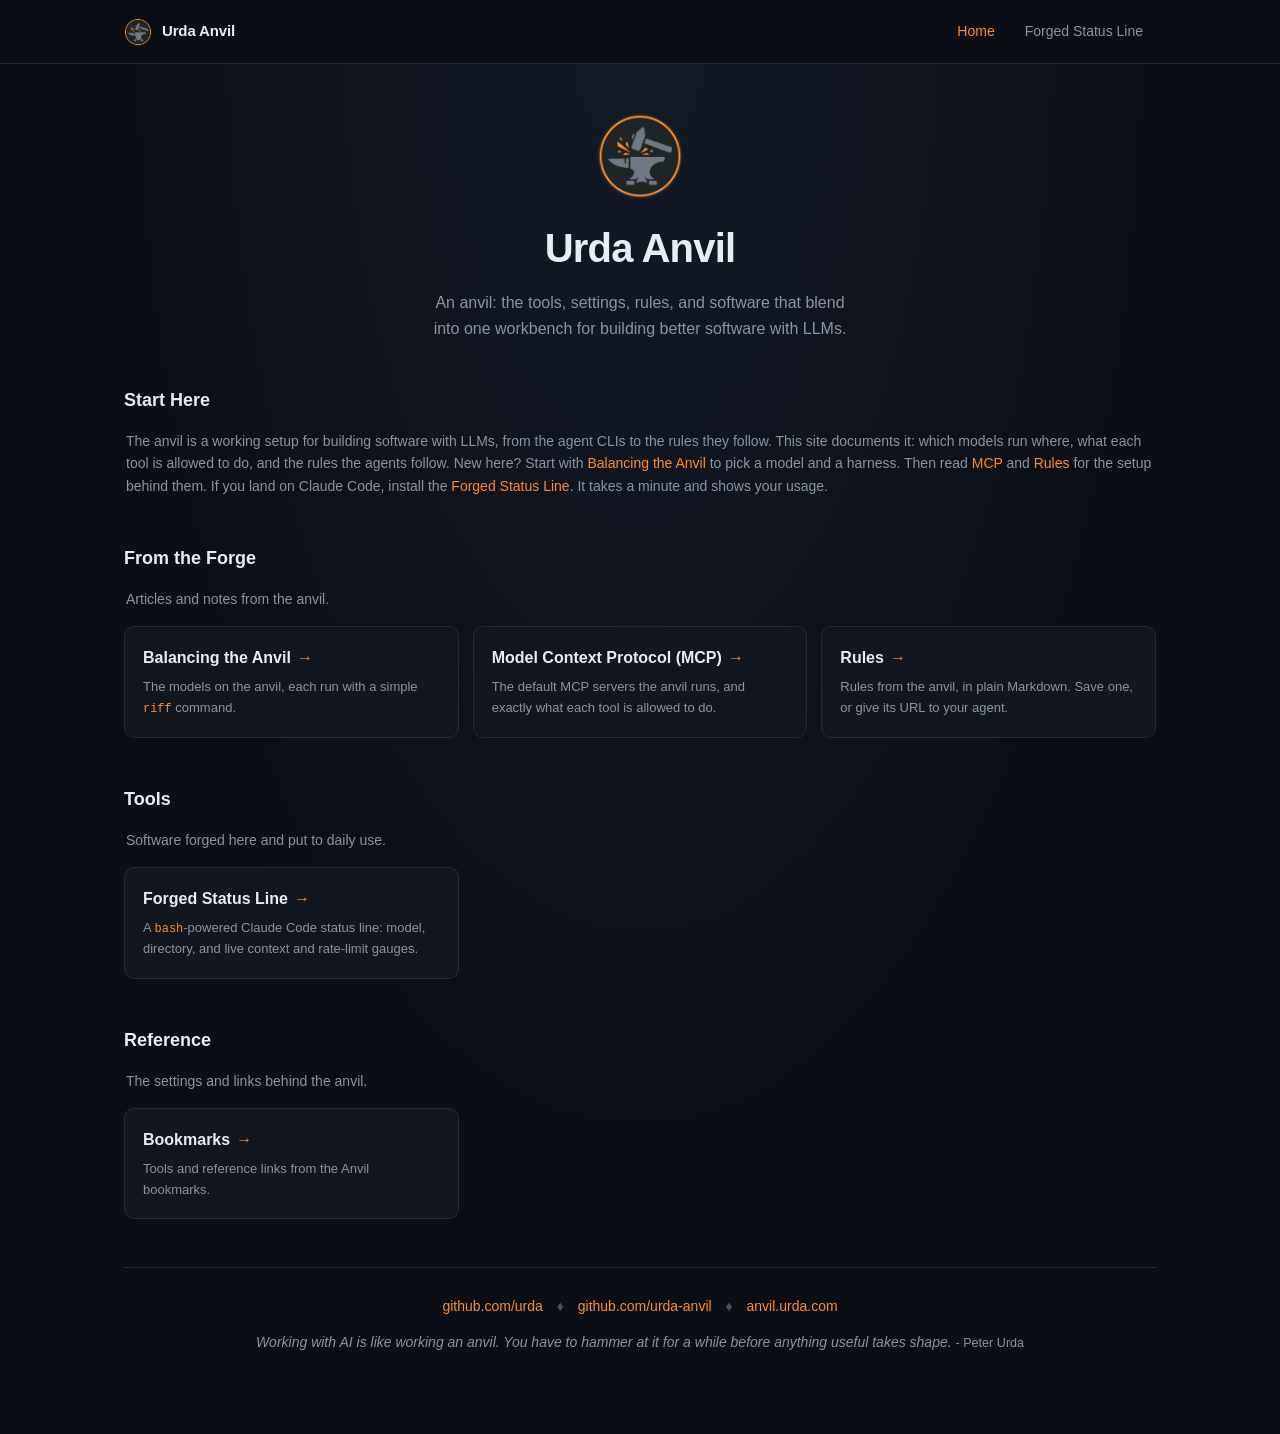
==== commit 7988867a: "Move sections around" ====
--- a/site/index.html
+++ b/site/index.html
@@ -51,17 +51,6 @@
     </section>
 
     <section class="section">
-      <h2 id="tools">Tools</h2>
-      <p>Software forged here and put to daily use.</p>
-      <nav class="cards" aria-label="Tools">
-        <a class="nav-card" href="forged-statusline/">
-          <p class="card-title">Forged Status Line<span class="arrow" aria-hidden="true">&rarr;</span></p>
-          <p class="card-desc">A <code>bash</code>-powered Claude Code status line: model, directory, and live context and rate-limit gauges.</p>
-        </a>
-      </nav>
-    </section>
-
-    <section class="section">
       <h2 id="from-the-forge">From the Forge</h2>
       <p>Articles and notes from the anvil.</p>
       <nav class="cards" aria-label="From the Forge">
@@ -76,6 +65,17 @@
         <a class="nav-card" href="forge/rules/">
           <p class="card-title">Rules<span class="arrow" aria-hidden="true">&rarr;</span></p>
           <p class="card-desc">Rules from the anvil, in plain Markdown. Save one, or give its URL to your agent.</p>
+        </a>
+      </nav>
+    </section>
+
+    <section class="section">
+      <h2 id="tools">Tools</h2>
+      <p>Software forged here and put to daily use.</p>
+      <nav class="cards" aria-label="Tools">
+        <a class="nav-card" href="forged-statusline/">
+          <p class="card-title">Forged Status Line<span class="arrow" aria-hidden="true">&rarr;</span></p>
+          <p class="card-desc">A <code>bash</code>-powered Claude Code status line: model, directory, and live context and rate-limit gauges.</p>
         </a>
       </nav>
     </section>
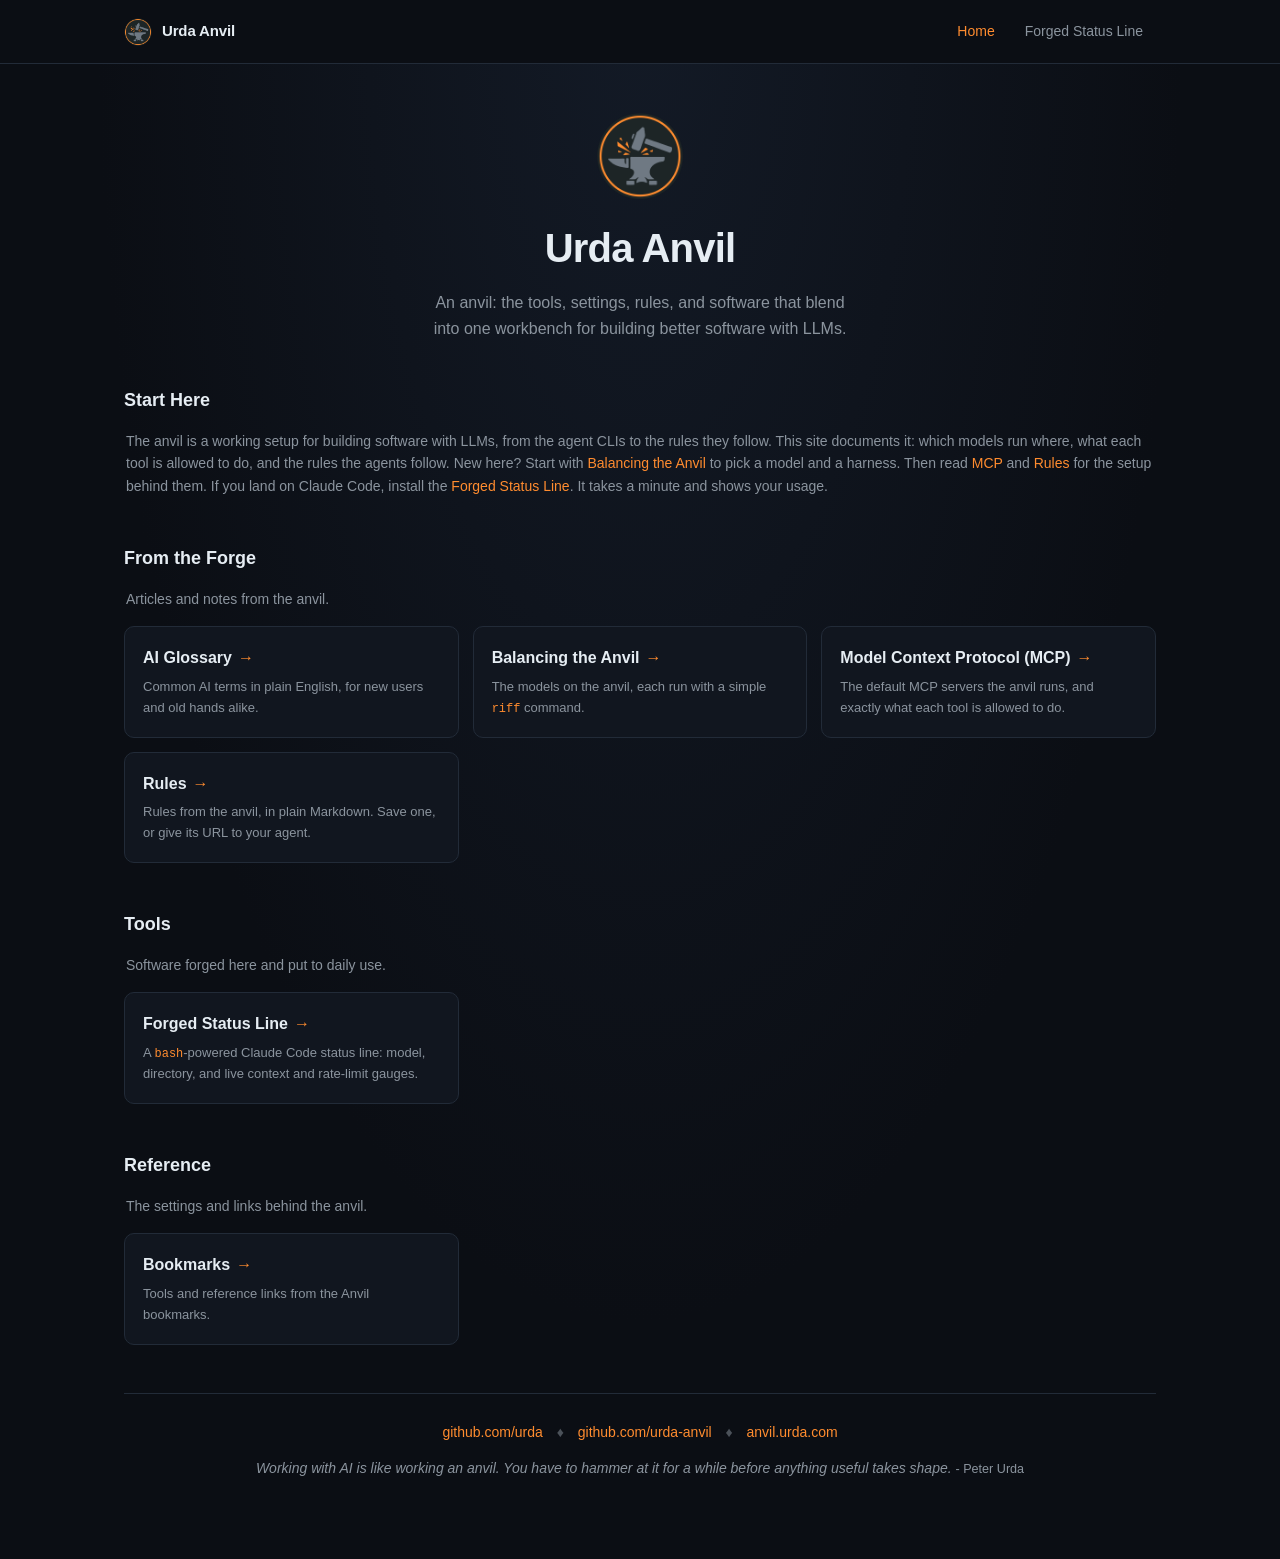
==== commit 01b08ed8: "Add the AI Glossary page, V1" ====
--- a/site/index.html
+++ b/site/index.html
@@ -54,6 +54,10 @@
       <h2 id="from-the-forge">From the Forge</h2>
       <p>Articles and notes from the anvil.</p>
       <nav class="cards" aria-label="From the Forge">
+        <a class="nav-card" href="forge/glossary/">
+          <p class="card-title">AI Glossary<span class="arrow" aria-hidden="true">&rarr;</span></p>
+          <p class="card-desc">Common AI terms in plain English, for new users and old hands alike.</p>
+        </a>
         <a class="nav-card" href="forge/balancing-the-anvil/">
           <p class="card-title">Balancing the Anvil<span class="arrow" aria-hidden="true">&rarr;</span></p>
           <p class="card-desc">The models on the anvil, each run with a simple <code>riff</code> command.</p>
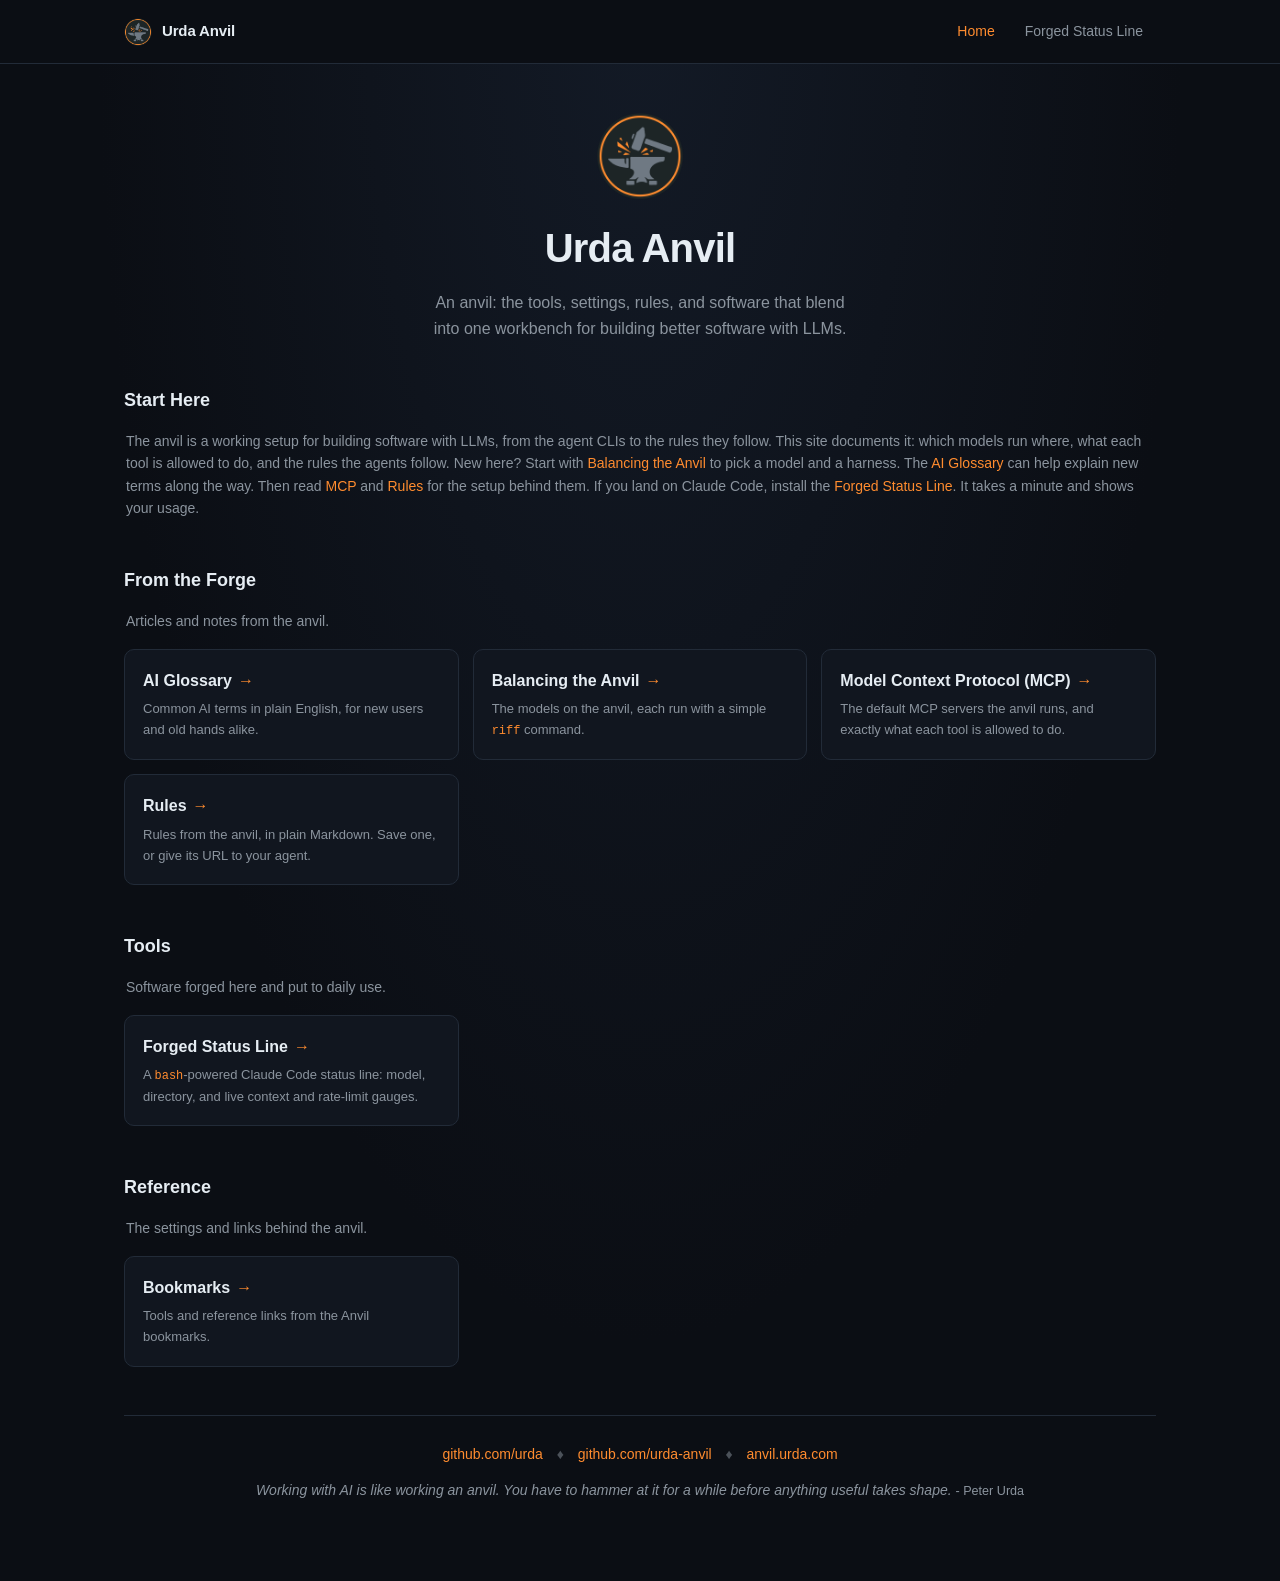
==== commit 94f8dfc7: "Clear up first-read snags for new visitors Start Here points at the AI Glossary. The Harness card na" ====
--- a/site/index.html
+++ b/site/index.html
@@ -47,7 +47,7 @@
 
     <section class="section">
       <h2 id="start-here">Start Here</h2>
-      <p>The anvil is a working setup for building software with LLMs, from the agent CLIs to the rules they follow. This site documents it: which models run where, what each tool is allowed to do, and the rules the agents follow. New here? Start with <a href="forge/balancing-the-anvil/">Balancing the Anvil</a> to pick a model and a harness. Then read <a href="forge/mcp/">MCP</a> and <a href="forge/rules/">Rules</a> for the setup behind them. If you land on Claude Code, install the <a href="forged-statusline/">Forged Status Line</a>. It takes a minute and shows your usage.</p>
+      <p>The anvil is a working setup for building software with LLMs, from the agent CLIs to the rules they follow. This site documents it: which models run where, what each tool is allowed to do, and the rules the agents follow. New here? Start with <a href="forge/balancing-the-anvil/">Balancing the Anvil</a> to pick a model and a harness. The <a href="forge/glossary/">AI Glossary</a> can help explain new terms along the way. Then read <a href="forge/mcp/">MCP</a> and <a href="forge/rules/">Rules</a> for the setup behind them. If you land on Claude Code, install the <a href="forged-statusline/">Forged Status Line</a>. It takes a minute and shows your usage.</p>
     </section>
 
     <section class="section">
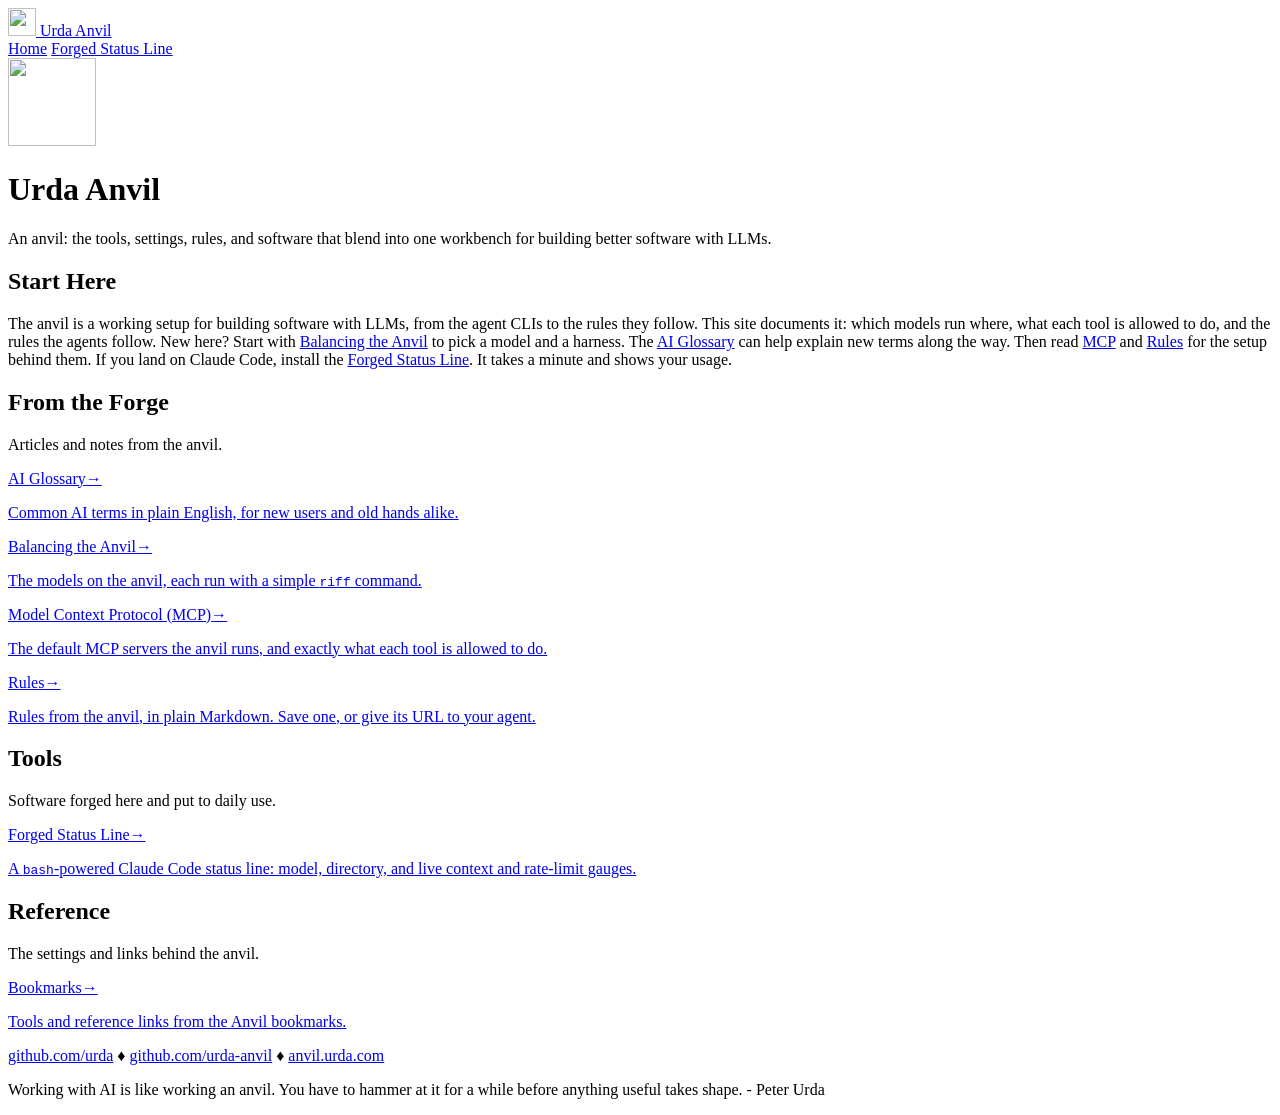
==== commit 34efb2d5: "Switch the site to root-relative paths" ====
--- a/site/index.html
+++ b/site/index.html
@@ -14,31 +14,30 @@
   <meta name="twitter:card" content="summary">
   <meta name="theme-color" content="#0b0e14">
   <link rel="canonical" href="https://anvil.urda.com/">
-  <link rel="icon" href="res/img/favicon.ico">
-  <link rel="apple-touch-icon" href="res/img/apple-touch-icon.png">
-  <link rel="manifest" href="res/img/site.webmanifest">
-  <link rel="stylesheet" href="res/css/anvil-core.css">
-  <script src="res/js/anvil-local.js" defer></script>
-  <script src="res/js/anvil-anchors.js" defer></script>
-  <script src="res/js/anvil-analytics.js" defer></script>
+  <link rel="icon" href="/res/img/favicon.ico">
+  <link rel="apple-touch-icon" href="/res/img/apple-touch-icon.png">
+  <link rel="manifest" href="/res/img/site.webmanifest">
+  <link rel="stylesheet" href="/res/css/anvil-core.css">
+  <script src="/res/js/anvil-anchors.js" defer></script>
+  <script src="/res/js/anvil-analytics.js" defer></script>
 </head>
 <body>
   <nav class="topnav" aria-label="Primary">
     <div class="topnav-inner">
-      <a class="brand" href="./">
-        <img src="res/img/icon-192.png" alt="" width="28" height="28">
+      <a class="brand" href="/">
+        <img src="/res/img/icon-192.png" alt="" width="28" height="28">
         <span>Urda Anvil</span>
       </a>
       <div class="navlinks">
-        <a href="./" class="active" aria-current="page">Home</a>
-        <a href="forged-statusline/">Forged Status Line</a>
+        <a href="/" class="active" aria-current="page">Home</a>
+        <a href="/forged-statusline/">Forged Status Line</a>
       </div>
     </div>
   </nav>
 
   <main class="wrap">
     <div class="hero">
-      <img class="logo" src="res/img/icon-192.png" alt="" width="88" height="88">
+      <img class="logo" src="/res/img/icon-192.png" alt="" width="88" height="88">
       <h1>Urda Anvil</h1>
       <p class="tagline">An anvil: the tools, settings, rules, and software
         that blend into one workbench for building better software with
@@ -47,26 +46,26 @@
 
     <section class="section">
       <h2 id="start-here">Start Here</h2>
-      <p>The anvil is a working setup for building software with LLMs, from the agent CLIs to the rules they follow. This site documents it: which models run where, what each tool is allowed to do, and the rules the agents follow. New here? Start with <a href="forge/balancing-the-anvil/">Balancing the Anvil</a> to pick a model and a harness. The <a href="forge/glossary/">AI Glossary</a> can help explain new terms along the way. Then read <a href="forge/mcp/">MCP</a> and <a href="forge/rules/">Rules</a> for the setup behind them. If you land on Claude Code, install the <a href="forged-statusline/">Forged Status Line</a>. It takes a minute and shows your usage.</p>
+      <p>The anvil is a working setup for building software with LLMs, from the agent CLIs to the rules they follow. This site documents it: which models run where, what each tool is allowed to do, and the rules the agents follow. New here? Start with <a href="/forge/balancing-the-anvil/">Balancing the Anvil</a> to pick a model and a harness. The <a href="/forge/glossary/">AI Glossary</a> can help explain new terms along the way. Then read <a href="/forge/mcp/">MCP</a> and <a href="/forge/rules/">Rules</a> for the setup behind them. If you land on Claude Code, install the <a href="/forged-statusline/">Forged Status Line</a>. It takes a minute and shows your usage.</p>
     </section>
 
     <section class="section">
       <h2 id="from-the-forge">From the Forge</h2>
       <p>Articles and notes from the anvil.</p>
       <nav class="cards" aria-label="From the Forge">
-        <a class="nav-card" href="forge/glossary/">
+        <a class="nav-card" href="/forge/glossary/">
           <p class="card-title">AI Glossary<span class="arrow" aria-hidden="true">&rarr;</span></p>
           <p class="card-desc">Common AI terms in plain English, for new users and old hands alike.</p>
         </a>
-        <a class="nav-card" href="forge/balancing-the-anvil/">
+        <a class="nav-card" href="/forge/balancing-the-anvil/">
           <p class="card-title">Balancing the Anvil<span class="arrow" aria-hidden="true">&rarr;</span></p>
           <p class="card-desc">The models on the anvil, each run with a simple <code>riff</code> command.</p>
         </a>
-        <a class="nav-card" href="forge/mcp/">
+        <a class="nav-card" href="/forge/mcp/">
           <p class="card-title">Model Context Protocol (MCP)<span class="arrow" aria-hidden="true">&rarr;</span></p>
           <p class="card-desc">The default MCP servers the anvil runs, and exactly what each tool is allowed to do.</p>
         </a>
-        <a class="nav-card" href="forge/rules/">
+        <a class="nav-card" href="/forge/rules/">
           <p class="card-title">Rules<span class="arrow" aria-hidden="true">&rarr;</span></p>
           <p class="card-desc">Rules from the anvil, in plain Markdown. Save one, or give its URL to your agent.</p>
         </a>
@@ -77,7 +76,7 @@
       <h2 id="tools">Tools</h2>
       <p>Software forged here and put to daily use.</p>
       <nav class="cards" aria-label="Tools">
-        <a class="nav-card" href="forged-statusline/">
+        <a class="nav-card" href="/forged-statusline/">
           <p class="card-title">Forged Status Line<span class="arrow" aria-hidden="true">&rarr;</span></p>
           <p class="card-desc">A <code>bash</code>-powered Claude Code status line: model, directory, and live context and rate-limit gauges.</p>
         </a>
@@ -88,7 +87,7 @@
       <h2 id="reference">Reference</h2>
       <p>The settings and links behind the anvil.</p>
       <nav class="cards" aria-label="Reference">
-        <a class="nav-card" href="bookmarks/">
+        <a class="nav-card" href="/bookmarks/">
           <p class="card-title">Bookmarks<span class="arrow" aria-hidden="true">&rarr;</span></p>
           <p class="card-desc">Tools and reference links from the Anvil bookmarks.</p>
         </a>
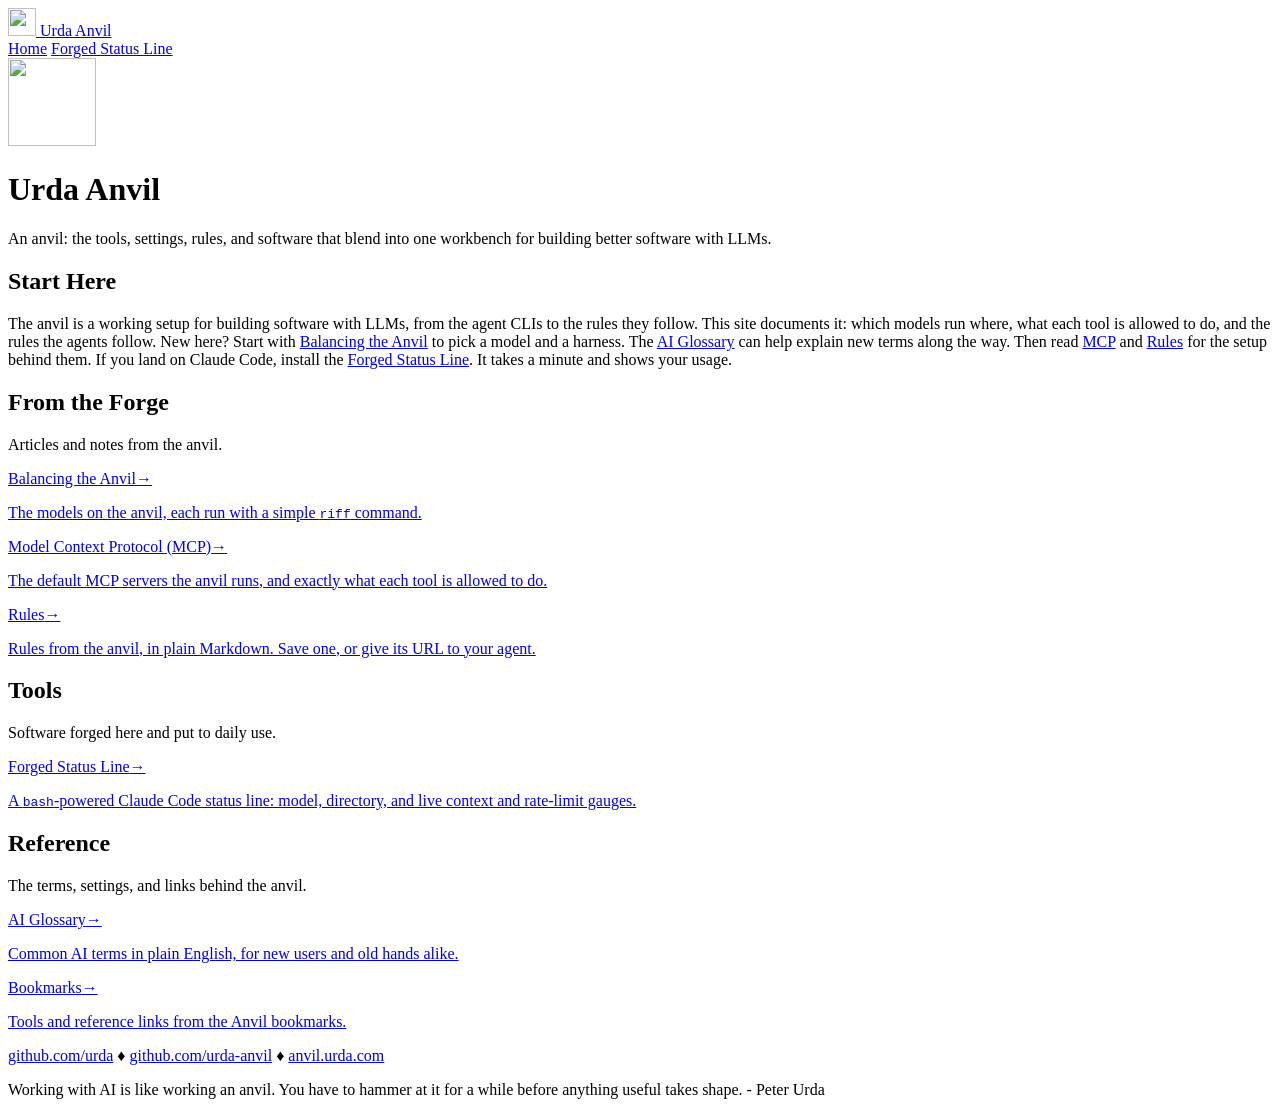
==== commit 6009de29: "Move the AI Glossary card to Reference" ====
--- a/site/index.html
+++ b/site/index.html
@@ -53,10 +53,6 @@
       <h2 id="from-the-forge">From the Forge</h2>
       <p>Articles and notes from the anvil.</p>
       <nav class="cards" aria-label="From the Forge">
-        <a class="nav-card" href="/forge/glossary/">
-          <p class="card-title">AI Glossary<span class="arrow" aria-hidden="true">&rarr;</span></p>
-          <p class="card-desc">Common AI terms in plain English, for new users and old hands alike.</p>
-        </a>
         <a class="nav-card" href="/forge/balancing-the-anvil/">
           <p class="card-title">Balancing the Anvil<span class="arrow" aria-hidden="true">&rarr;</span></p>
           <p class="card-desc">The models on the anvil, each run with a simple <code>riff</code> command.</p>
@@ -85,8 +81,12 @@
 
     <section class="section">
       <h2 id="reference">Reference</h2>
-      <p>The settings and links behind the anvil.</p>
+      <p>The terms, settings, and links behind the anvil.</p>
       <nav class="cards" aria-label="Reference">
+        <a class="nav-card" href="/forge/glossary/">
+          <p class="card-title">AI Glossary<span class="arrow" aria-hidden="true">&rarr;</span></p>
+          <p class="card-desc">Common AI terms in plain English, for new users and old hands alike.</p>
+        </a>
         <a class="nav-card" href="/bookmarks/">
           <p class="card-title">Bookmarks<span class="arrow" aria-hidden="true">&rarr;</span></p>
           <p class="card-desc">Tools and reference links from the Anvil bookmarks.</p>
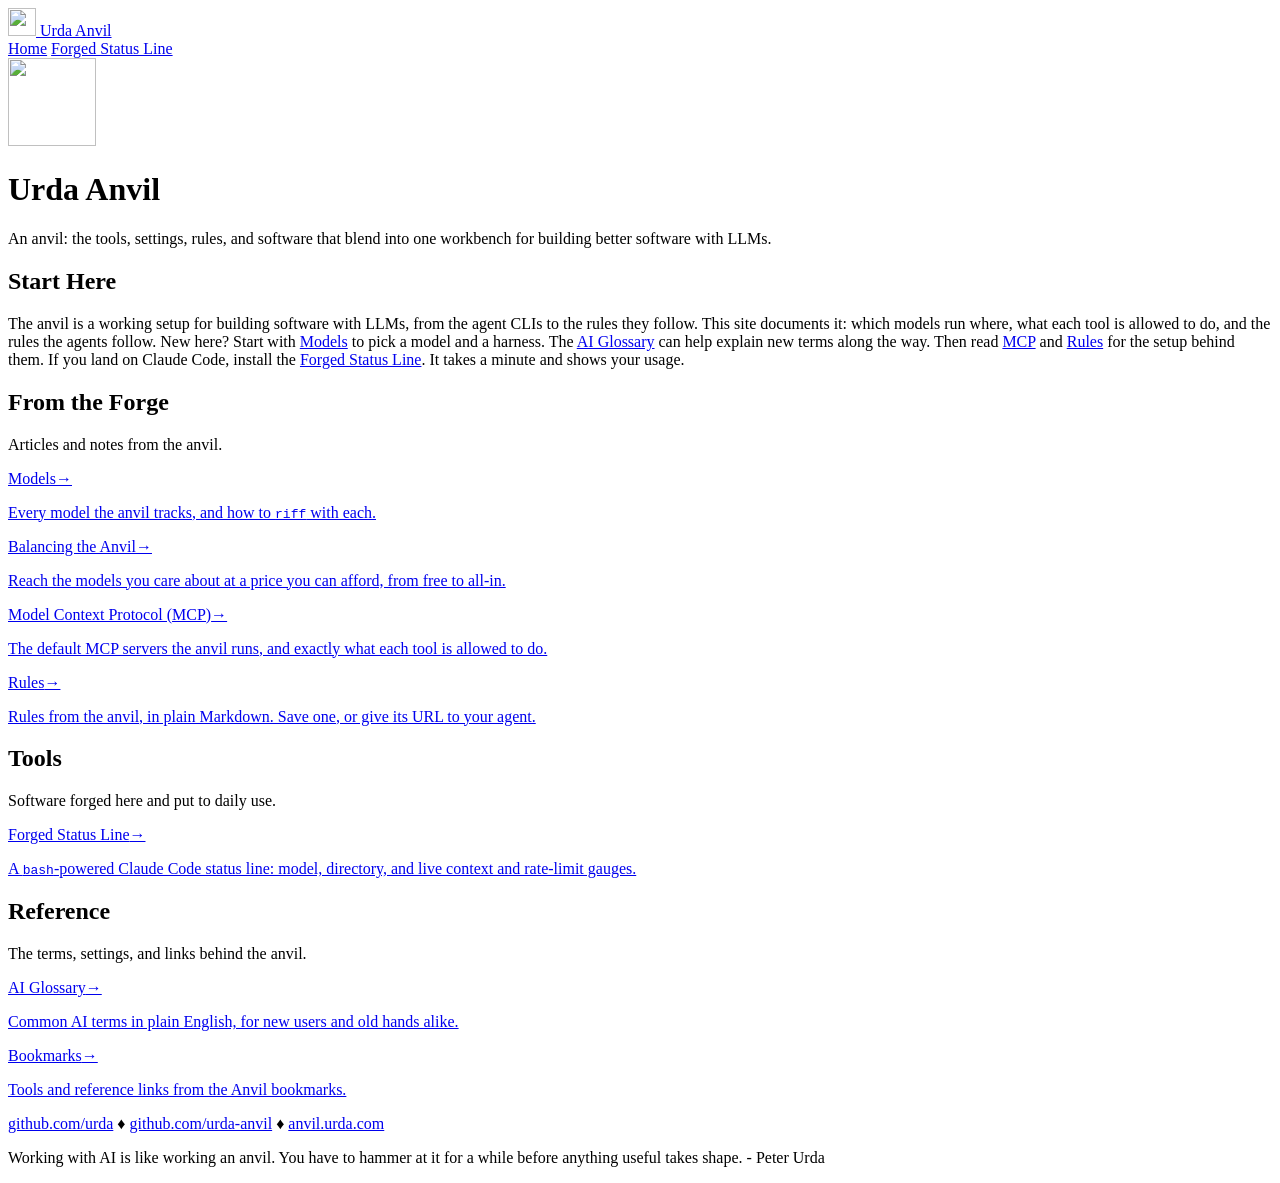
==== commit e7c17a7b: "Split the "Balance" and "Models" out for clarity" ====
--- a/site/index.html
+++ b/site/index.html
@@ -46,16 +46,20 @@
 
     <section class="section">
       <h2 id="start-here">Start Here</h2>
-      <p>The anvil is a working setup for building software with LLMs, from the agent CLIs to the rules they follow. This site documents it: which models run where, what each tool is allowed to do, and the rules the agents follow. New here? Start with <a href="/forge/balancing-the-anvil/">Balancing the Anvil</a> to pick a model and a harness. The <a href="/forge/glossary/">AI Glossary</a> can help explain new terms along the way. Then read <a href="/forge/mcp/">MCP</a> and <a href="/forge/rules/">Rules</a> for the setup behind them. If you land on Claude Code, install the <a href="/forged-statusline/">Forged Status Line</a>. It takes a minute and shows your usage.</p>
+      <p>The anvil is a working setup for building software with LLMs, from the agent CLIs to the rules they follow. This site documents it: which models run where, what each tool is allowed to do, and the rules the agents follow. New here? Start with <a href="/forge/models/">Models</a> to pick a model and a harness. The <a href="/forge/glossary/">AI Glossary</a> can help explain new terms along the way. Then read <a href="/forge/mcp/">MCP</a> and <a href="/forge/rules/">Rules</a> for the setup behind them. If you land on Claude Code, install the <a href="/forged-statusline/">Forged Status Line</a>. It takes a minute and shows your usage.</p>
     </section>
 
     <section class="section">
       <h2 id="from-the-forge">From the Forge</h2>
       <p>Articles and notes from the anvil.</p>
       <nav class="cards" aria-label="From the Forge">
+        <a class="nav-card" href="/forge/models/">
+          <p class="card-title">Models<span class="arrow" aria-hidden="true">&rarr;</span></p>
+          <p class="card-desc">Every model the anvil tracks, and how to <code>riff</code> with each.</p>
+        </a>
         <a class="nav-card" href="/forge/balancing-the-anvil/">
           <p class="card-title">Balancing the Anvil<span class="arrow" aria-hidden="true">&rarr;</span></p>
-          <p class="card-desc">The models on the anvil, each run with a simple <code>riff</code> command.</p>
+          <p class="card-desc">Reach the models you care about at a price you can afford, from free to all-in.</p>
         </a>
         <a class="nav-card" href="/forge/mcp/">
           <p class="card-title">Model Context Protocol (MCP)<span class="arrow" aria-hidden="true">&rarr;</span></p>
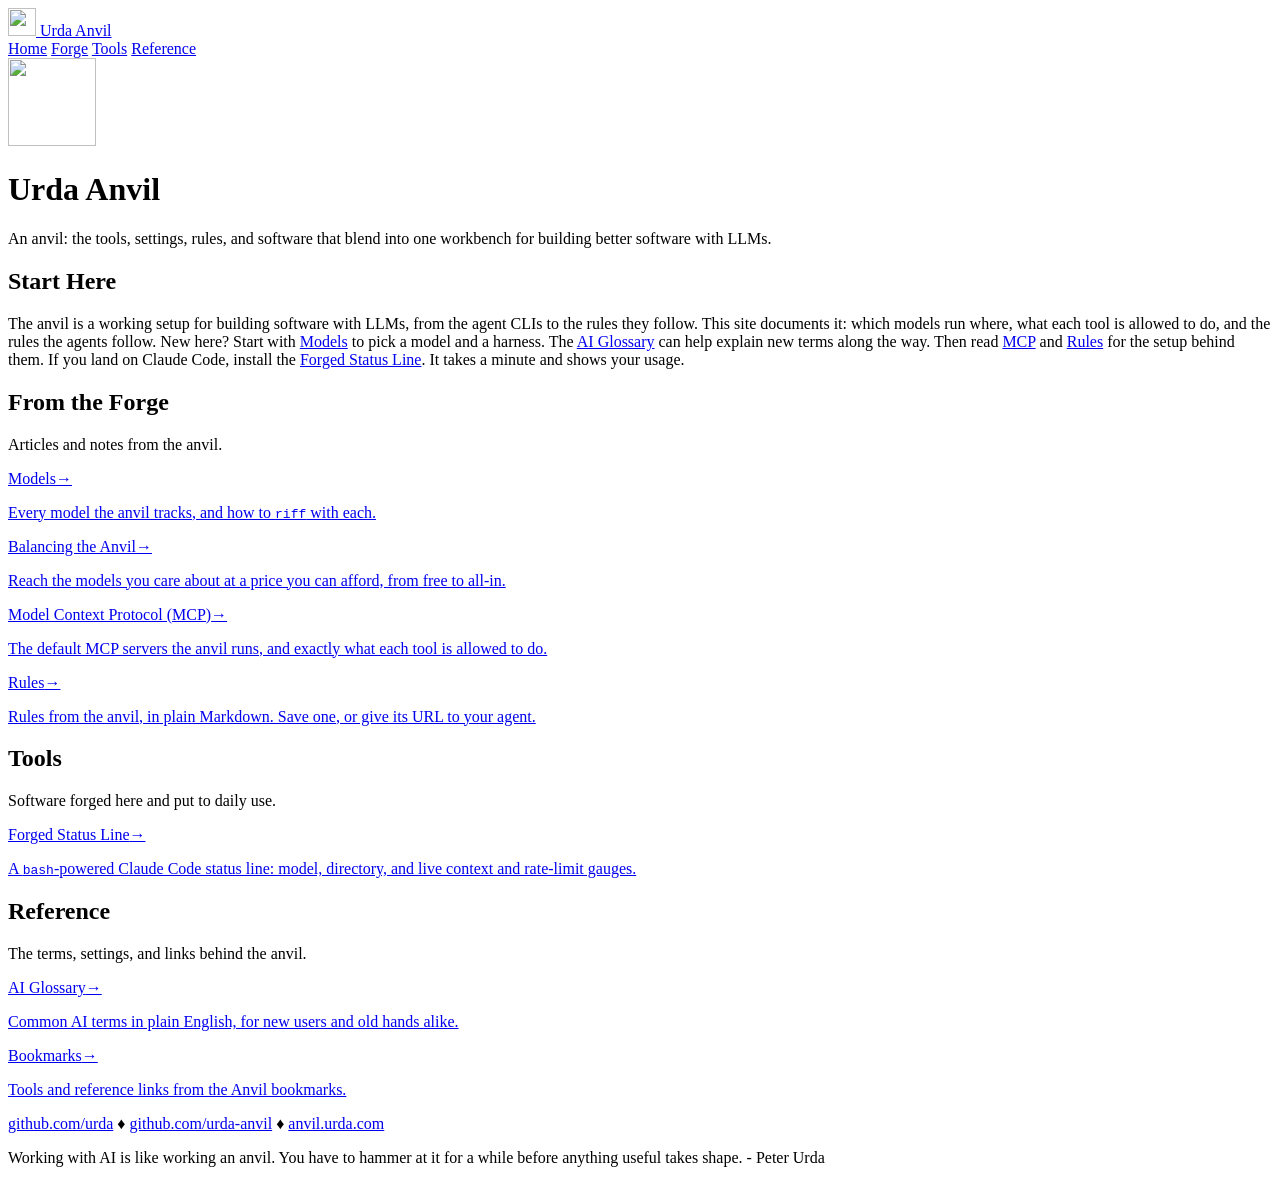
==== commit 5cf1a50e: "Point the top bar at sections, not pages" ====
--- a/site/index.html
+++ b/site/index.html
@@ -30,7 +30,9 @@
       </a>
       <div class="navlinks">
         <a href="/" class="active" aria-current="page">Home</a>
-        <a href="/forged-statusline/">Forged Status Line</a>
+        <a href="/#from-the-forge">Forge</a>
+        <a href="/#tools">Tools</a>
+        <a href="/#reference">Reference</a>
       </div>
     </div>
   </nav>
